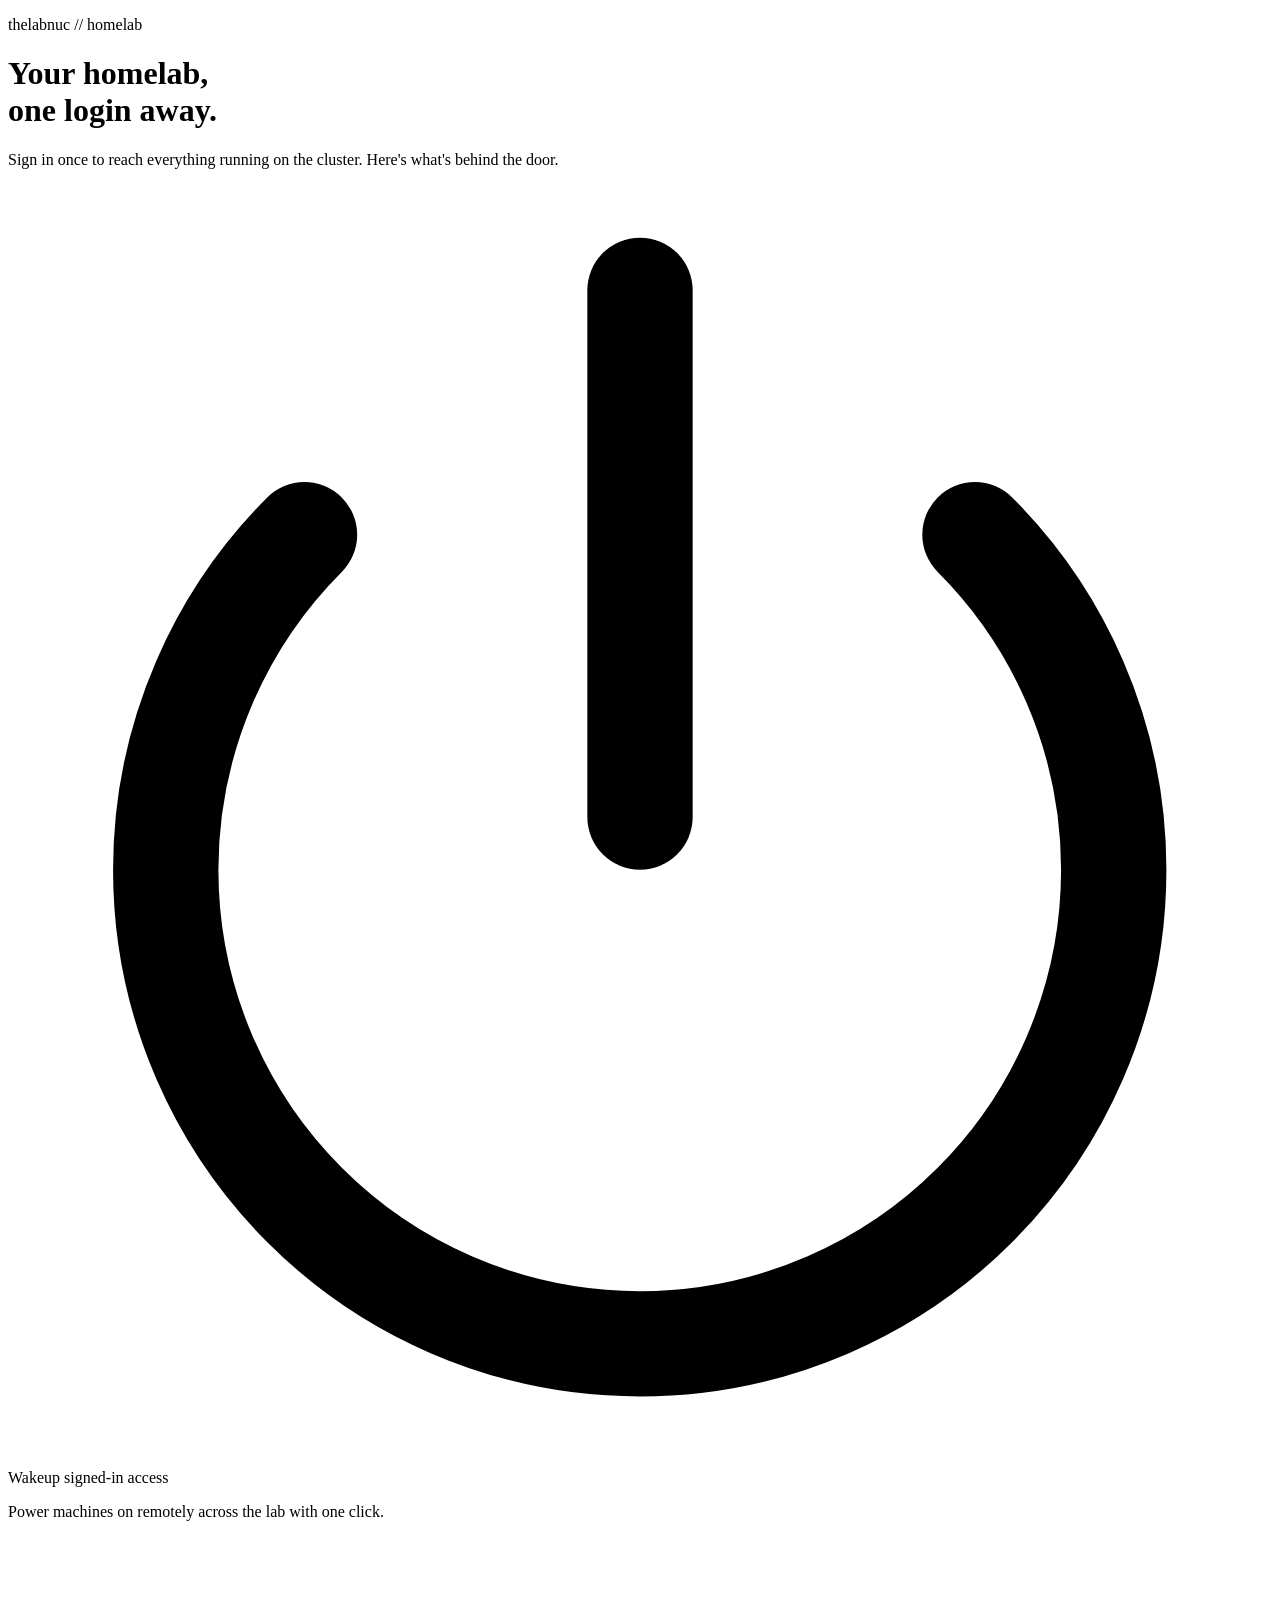
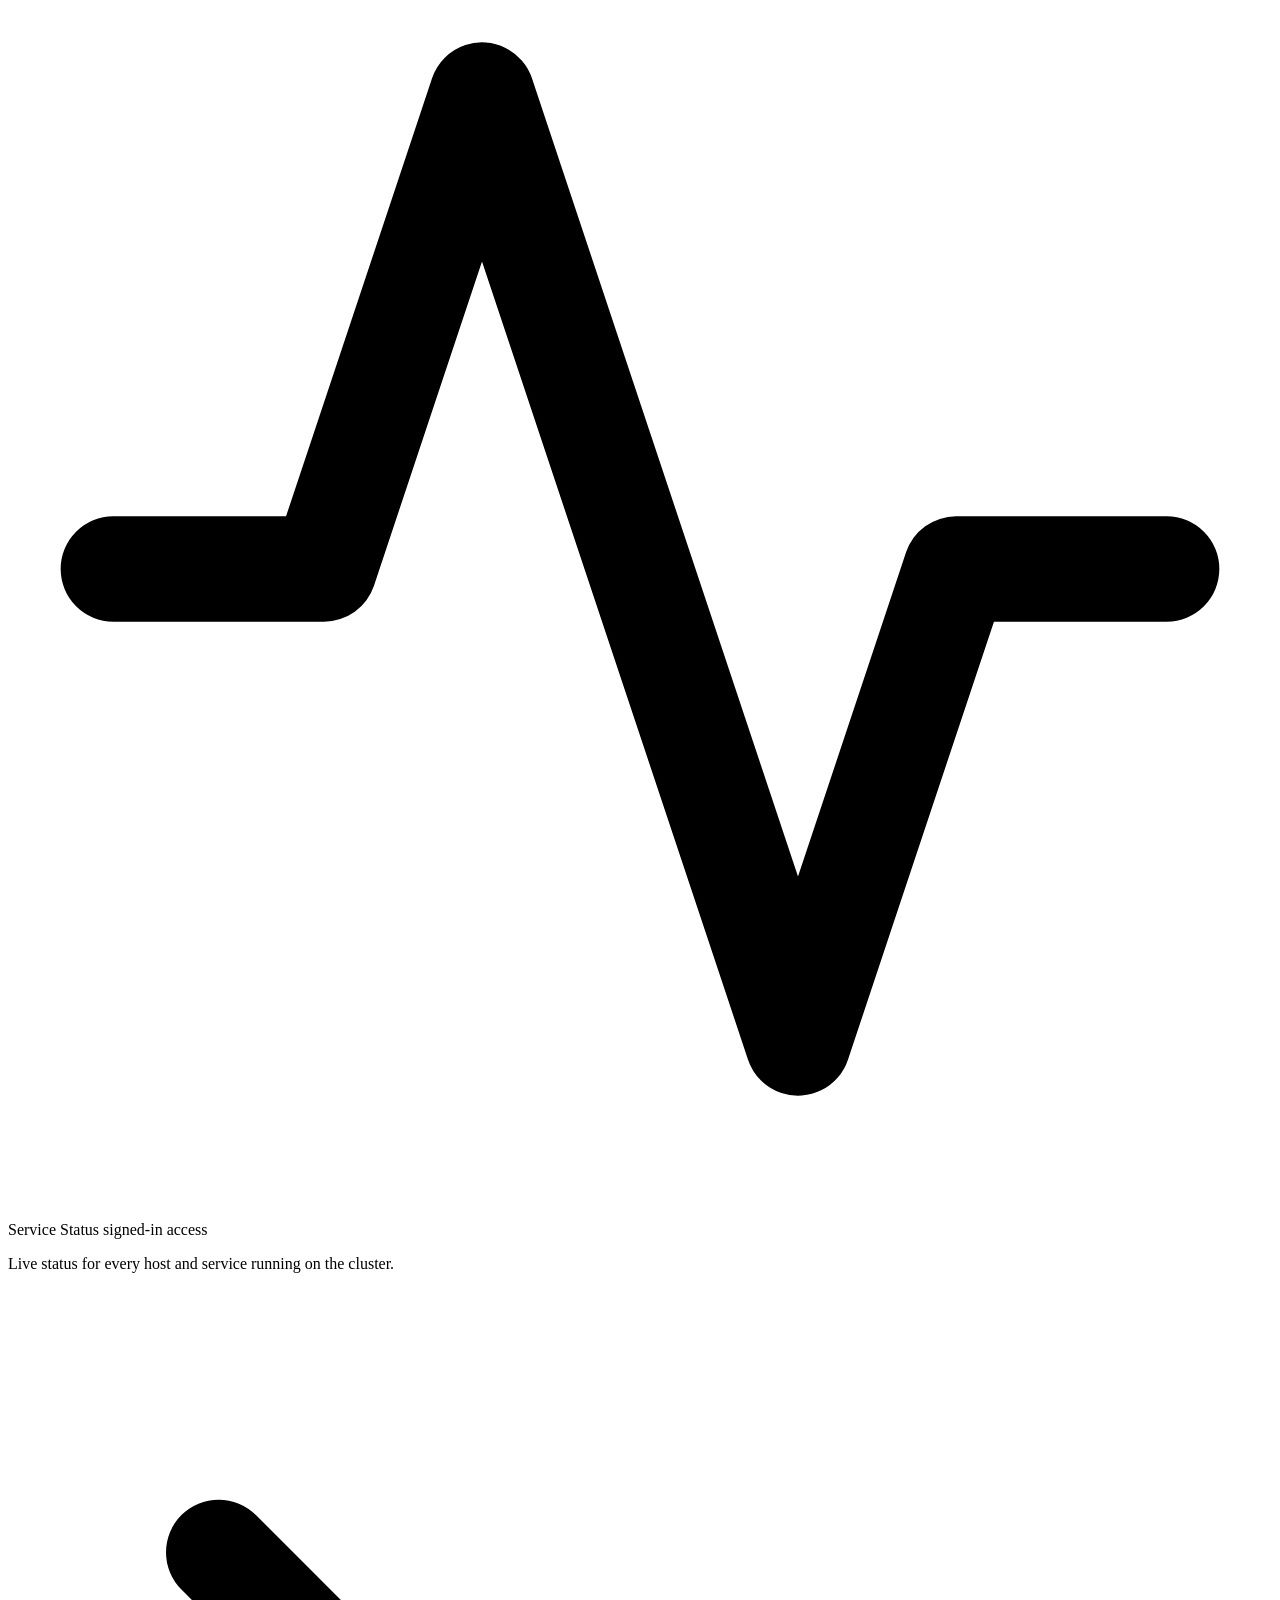
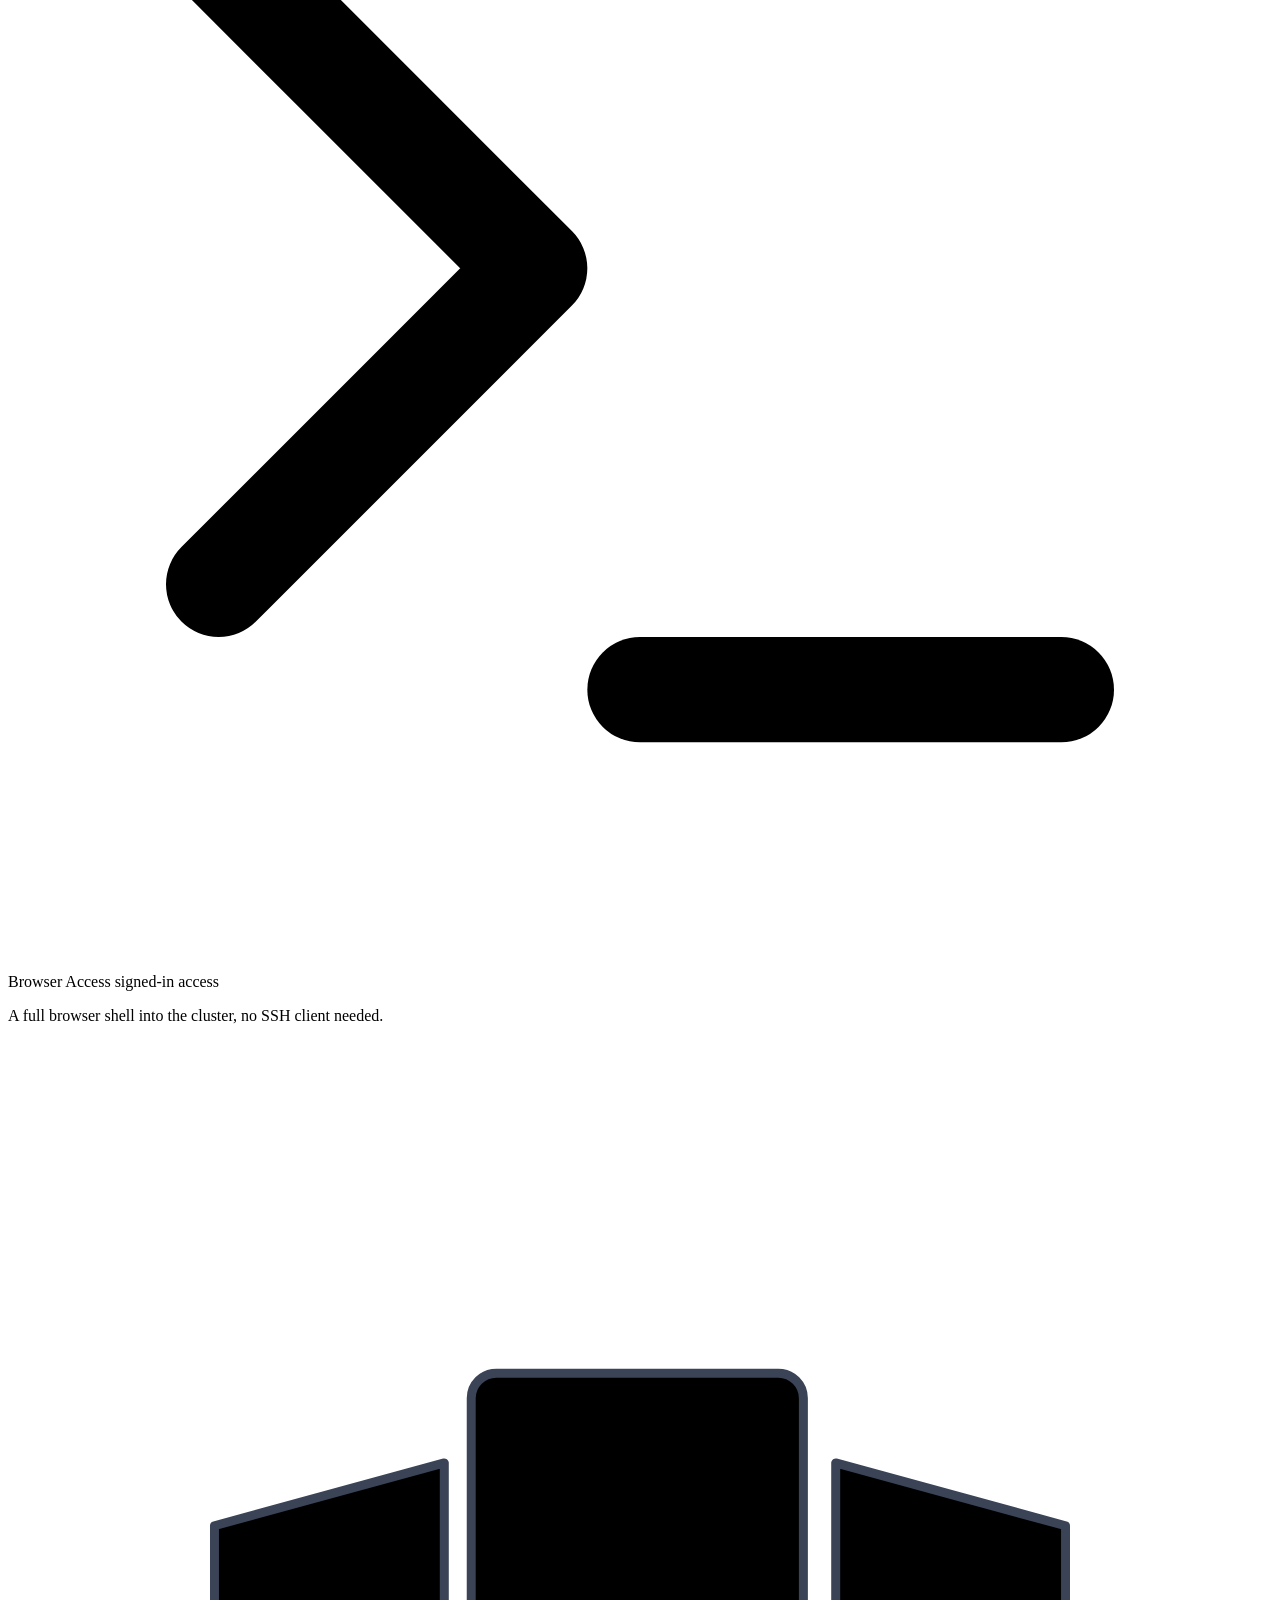
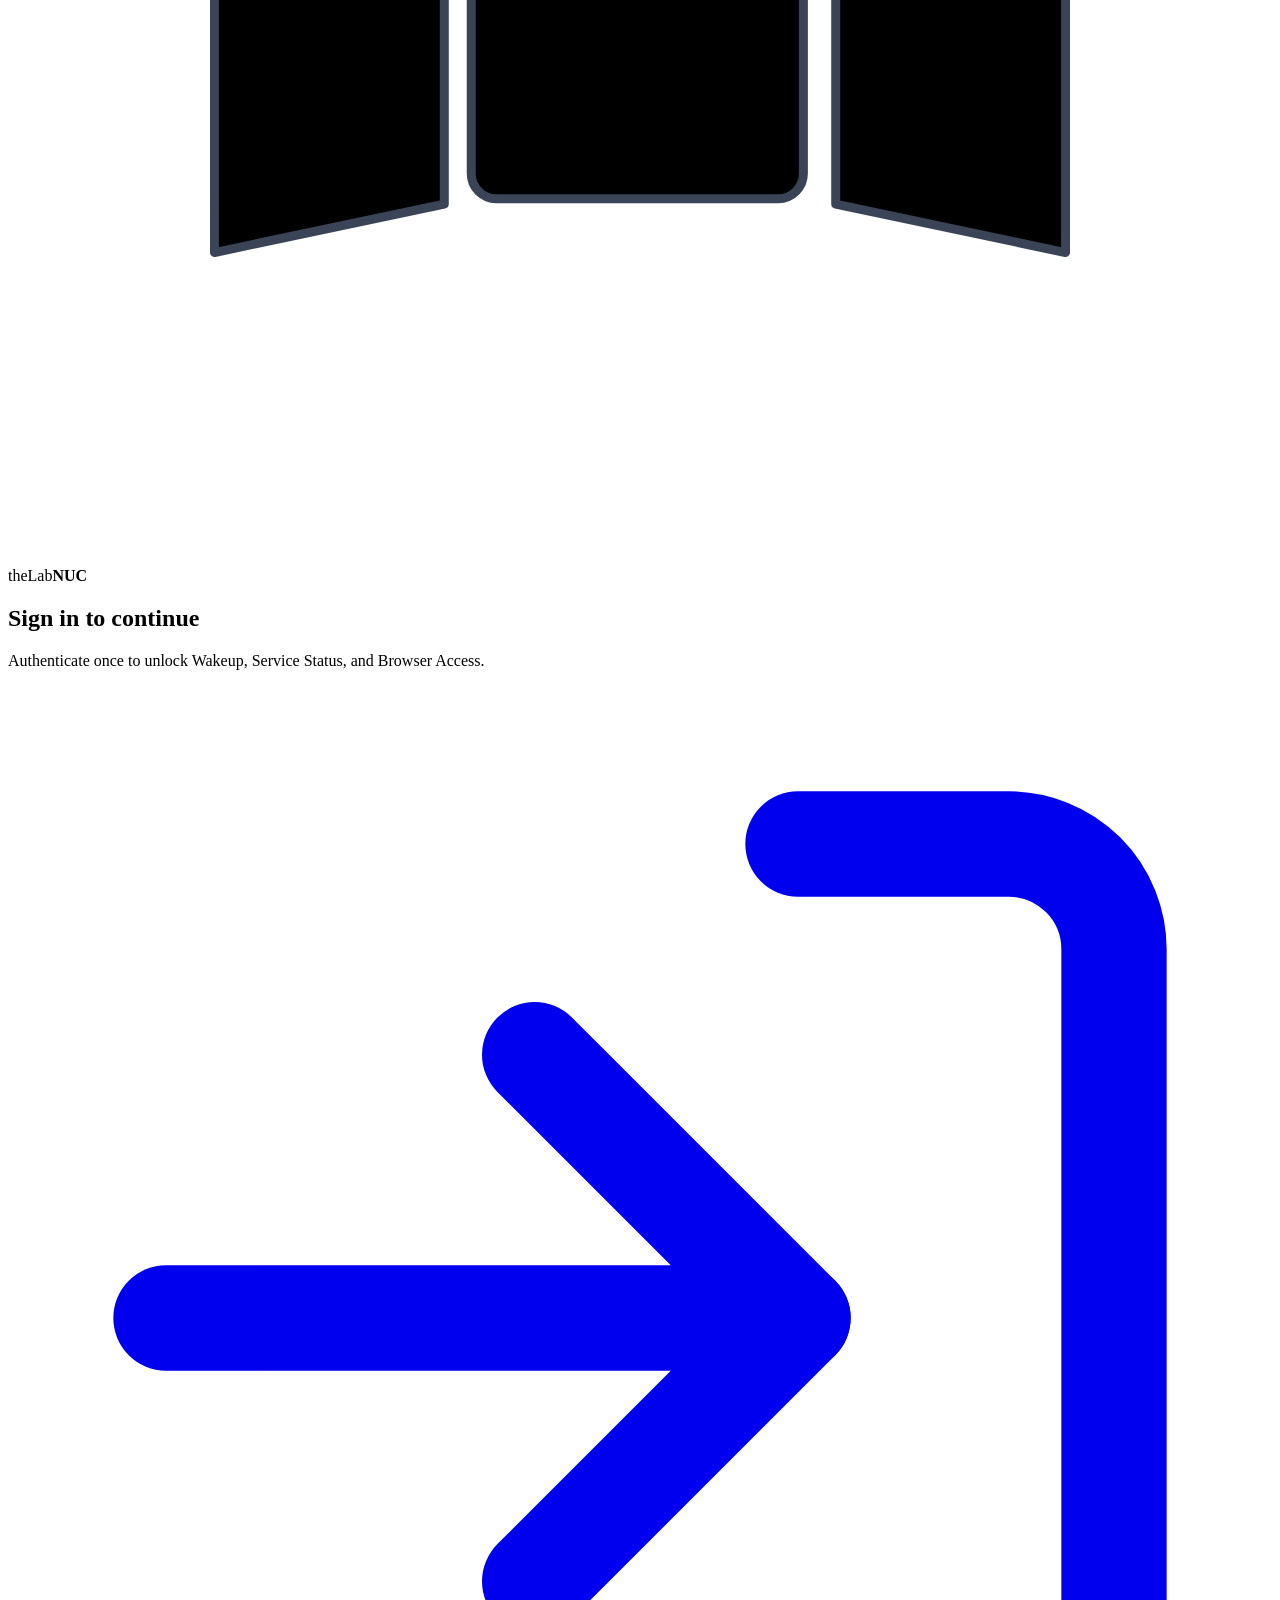
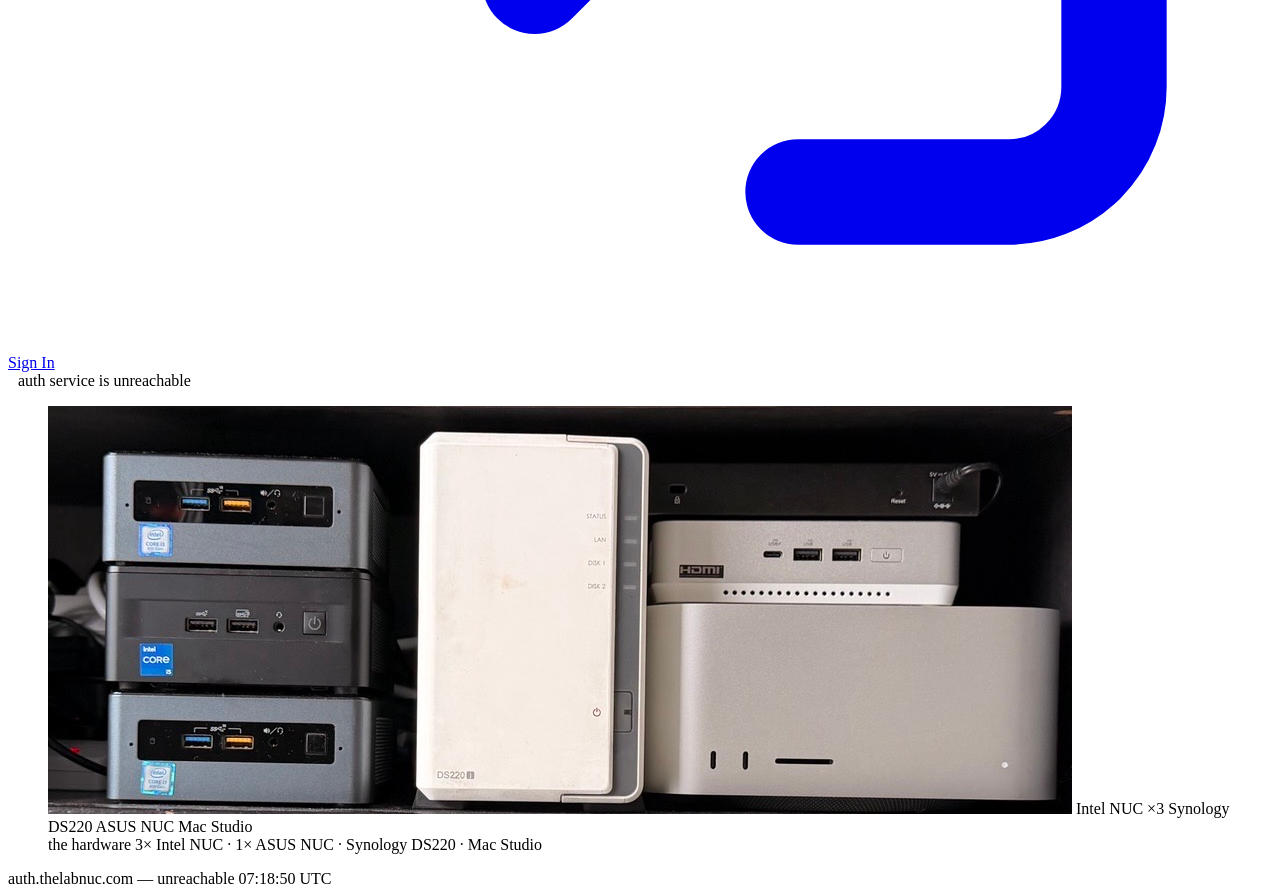
==== services.html @ 1e7ee02b "Create services.html" ====
<!DOCTYPE html>
<html lang="en">
<head>
<meta charset="UTF-8">
<meta name="viewport" content="width=device-width, initial-scale=1.0">
<title>thelabnuc // services</title>
<meta name="description" content="thelabnuc.com homelab services.">
<meta name="robots" content="noindex">
<meta name="theme-color" content="#10141a">
<link rel="icon" type="image/svg+xml" href="data:image/svg+xml,%3Csvg xmlns='http://www.w3.org/2000/svg' viewBox='-60 -40 824 705'%3E%3Crect x='-60' y='-40' width='824' height='705' rx='120' fill='rgb(16,20,26)'/%3E%3Cpath d='M109 435A137 137 0 0 1 190 180A165 165 0 0 1 514 180A137 137 0 0 1 595 435' fill='none' stroke='rgb(232,165,68)' stroke-width='46'/%3E%3Crect x='258' y='185' width='185' height='237' rx='14' fill='rgb(230,235,242)'/%3E%3Cpolygon points='115,270 243,235 243,425 115,452' fill='rgb(230,235,242)'/%3E%3Cpolygon points='589,270 461,235 461,425 589,452' fill='rgb(230,235,242)'/%3E%3Cpath d='M350 438V522M247 442V478L160 530M457 442V478L544 530' fill='none' stroke='rgb(232,165,68)' stroke-width='22'/%3E%3Ccircle cx='350' cy='572' r='38' fill='none' stroke='rgb(232,165,68)' stroke-width='26'/%3E%3Ccircle cx='117' cy='555' r='38' fill='none' stroke='rgb(232,165,68)' stroke-width='26'/%3E%3Ccircle cx='587' cy='555' r='38' fill='none' stroke='rgb(232,165,68)' stroke-width='26'/%3E%3C/svg%3E">
<link rel="preconnect" href="https://fonts.googleapis.com">
<link rel="preconnect" href="https://fonts.gstatic.com" crossorigin>
<link href="https://fonts.googleapis.com/css2?family=IBM+Plex+Mono:wght@400;500;600;700&family=IBM+Plex+Sans:wght@400;500;600&display=swap" rel="stylesheet">
<link rel="stylesheet" href="styles.css">
</head>
<body class="pending">
  <!-- thelabnuc logo, recoloured to the site palette -->
  <svg width="0" height="0" style="position:absolute" aria-hidden="true" focusable="false">
    <symbol id="tln-logo" viewBox="0 0 704 625">
      <!-- cloud -->
      <path d="M109 435A137 137 0 0 1 190 180A165 165 0 0 1 514 180A137 137 0 0 1 595 435"
            fill="none" stroke-width="46" style="stroke:var(--amber)"/>
      <!-- servers -->
      <g stroke-width="5" stroke-linejoin="round" style="fill:var(--bg);stroke:#3a4456">
        <rect x="258" y="185" width="185" height="237" rx="14"/>
        <polygon points="115,270 243,235 243,425 115,452"/>
        <polygon points="589,270 461,235 461,425 589,452"/>
      </g>
      <!-- server slots -->
      <g fill="none" stroke-width="11" stroke-linecap="round" style="stroke:var(--text)">
        <path d="M295 242H403M295 278H403M295 317H360"/>
        <path d="M143 297L210 276M143 323L210 305M143 352L180 342"/>
        <path d="M561 297L494 276M561 323L494 305M561 352L524 342"/>
      </g>
      <!-- status LEDs -->
      <g style="fill:var(--amber)">
        <circle cx="392" cy="321" r="11"/><circle cx="392" cy="359" r="11"/>
        <circle cx="203" cy="343" r="9"/><circle cx="203" cy="380" r="9"/>
        <circle cx="501" cy="343" r="9"/><circle cx="501" cy="380" r="9"/>
      </g>
      <!-- connectors + nodes -->
      <g fill="none" stroke-width="18" stroke-linejoin="round" style="stroke:var(--amber)">
        <path d="M350 438V522"/>
        <path d="M247 442V478L160 530"/>
        <path d="M457 442V478L544 530"/>
      </g>
      <g fill="none" stroke-width="26" style="stroke:var(--amber)">
        <circle cx="350" cy="572" r="37"/>
        <circle cx="117" cy="555" r="37"/>
        <circle cx="587" cy="555" r="37"/>
      </g>
    </symbol>
  </svg>

  <main>
    <div id="signedInView">
      <div class="dash-header">
        <div class="dash-title">
          <svg class="tln-logo" viewBox="0 0 704 625" role="img" aria-label="theLabNUC"><use href="#tln-logo"/></svg>
          <div>
            <p class="eyebrow">thelabnuc // homelab</p>
            <h1>Services</h1>
          </div>
        </div>
        <a class="signout-link" href="https://auth.thelabnuc.com/logout" id="signoutBtn">Sign out</a>
      </div>

      <div class="rack">
        <a class="unit" href="https://wol.thelabnuc.com" target="_blank" rel="noopener" data-host="https://wol.thelabnuc.com/">
          <div class="unit-icon">
            <svg viewBox="0 0 24 24" fill="none" stroke="currentColor" stroke-width="2" stroke-linecap="round" stroke-linejoin="round"><path d="M18.36 6.64a9 9 0 1 1-12.73 0"/><line x1="12" y1="2" x2="12" y2="12"/></svg>
          </div>
          <div class="unit-body">
            <p class="unit-name">Wakeup</p>
            <p class="unit-desc">Power machines on remotely across the lab with one click.</p>
          </div>
          <span class="unit-status checking"><span class="led"></span><span class="label">Checking</span></span>
          <span class="arrow">&rarr;</span>
        </a>

        <a class="unit" href="https://uptime.thelabnuc.com" target="_blank" rel="noopener" data-host="https://uptime.thelabnuc.com/">
          <div class="unit-icon">
            <svg viewBox="0 0 24 24" fill="none" stroke="currentColor" stroke-width="2" stroke-linecap="round" stroke-linejoin="round"><polyline points="22 12 18 12 15 21 9 3 6 12 2 12"/></svg>
          </div>
          <div class="unit-body">
            <p class="unit-name">Service Status</p>
            <p class="unit-desc">Live status for every host and service running on the cluster.</p>
          </div>
          <span class="unit-status checking"><span class="led"></span><span class="label">Checking</span></span>
          <span class="arrow">&rarr;</span>
        </a>

        <a class="unit" href="https://tty.thelabnuc.com" target="_blank" rel="noopener" data-host="https://tty.thelabnuc.com/">
          <div class="unit-icon">
            <svg viewBox="0 0 24 24" fill="none" stroke="currentColor" stroke-width="2" stroke-linecap="round" stroke-linejoin="round"><polyline points="4 17 10 11 4 5"/><line x1="12" y1="19" x2="20" y2="19"/></svg>
          </div>
          <div class="unit-body">
            <p class="unit-name">Browser Access</p>
            <p class="unit-desc">A full browser shell into the cluster, no SSH client needed.</p>
          </div>
          <span class="unit-status checking"><span class="led"></span><span class="label">Checking</span></span>
          <span class="arrow">&rarr;</span>
        </a>
      </div>

      <p class="services-note">Each service opens in a new tab and is protected by the same sign-in.</p>
    </div>
  </main>

  <footer>
    <span><span class="dot checking" id="statusDotFooter"></span><span id="statusTextFooter">auth.thelabnuc.com — checking&hellip;</span></span>
    <span id="clockFooter"></span>
  </footer>

  <script>
    // ---- Clock ----
    function getTimeZoneAbbr() {
      try {
        const parts = new Intl.DateTimeFormat('en-US', { timeZoneName: 'short' }).formatToParts(new Date());
        const tz = parts.find(p => p.type === 'timeZoneName');
        return tz ? tz.value : '';
      } catch (e) { return ''; }
    }
    function updateClock() {
      const opts = { hour: '2-digit', minute: '2-digit', second: '2-digit', hour12: false };
      const tzAbbr = getTimeZoneAbbr();
      document.getElementById('clockFooter').textContent =
        new Date().toLocaleTimeString('en-GB', opts) + (tzAbbr ? ' ' + tzAbbr : '');
    }
    updateClock();
    setInterval(updateClock, 1000);

    // ---- Session guard ----
    // Hidden until the session is confirmed; otherwise back to the sign-in page.
    // (Cosmetic only: real protection must come from your auth layer on each
    // service host, e.g. forward-auth in front of wol / uptime / tty.)
    // Requirements: session cookie scoped to .thelabnuc.com, and the verify
    // endpoint must allow this origin with credentials via CORS.
    const SESSION_CHECK_URL = 'https://auth.thelabnuc.com/api/verify';
    const SESSION_CHECK_INTERVAL_MS = 60000;

    async function requireSession() {
      try {
        const res = await fetch(SESSION_CHECK_URL, {
          method: 'GET', credentials: 'include', mode: 'cors', cache: 'no-store',
        });
        if (!res.ok) throw new Error('not signed in');
        document.body.classList.remove('pending');
      } catch (err) {
        window.location.replace('index.html');
      }
    }
    requireSession();
    setInterval(requireSession, SESSION_CHECK_INTERVAL_MS);

    // ---- Live reachability of each service (no-cors probe) ----
    const CHECK_INTERVAL_MS = 30000;
    const TIMEOUT_MS = 5000;

    async function probe(url) {
      const controller = new AbortController();
      const timer = setTimeout(() => controller.abort(), TIMEOUT_MS);
      try {
        await fetch(url, { mode: 'no-cors', cache: 'no-store', signal: controller.signal });
        return true;
      } catch (err) {
        return false;
      } finally {
        clearTimeout(timer);
      }
    }

    function setStatus(el, state, text) {
      el.className = 'unit-status ' + state;
      el.querySelector('.label').textContent = text;
    }

    async function checkServices() {
      const units = document.querySelectorAll('.unit[data-host]');
      await Promise.all([...units].map(async (u) => {
        const el = u.querySelector('.unit-status');
        const ok = await probe(u.dataset.host);
        setStatus(el, ok ? '' : 'offline', ok ? 'Online' : 'Unreachable');
      }));
    }

    // ---- Auth host reachability (footer) ----
    async function checkAuth() {
      const dot = document.getElementById('statusDotFooter');
      const text = document.getElementById('statusTextFooter');
      const ok = await probe('https://auth.thelabnuc.com/');
      dot.className = 'dot ' + (ok ? 'online' : 'offline');
      text.textContent = 'auth.thelabnuc.com — ' + (ok ? 'online' : 'unreachable');
    }

    function refresh() { checkServices(); checkAuth(); }
    refresh();
    setInterval(refresh, CHECK_INTERVAL_MS);
  </script>
</body>
</html>
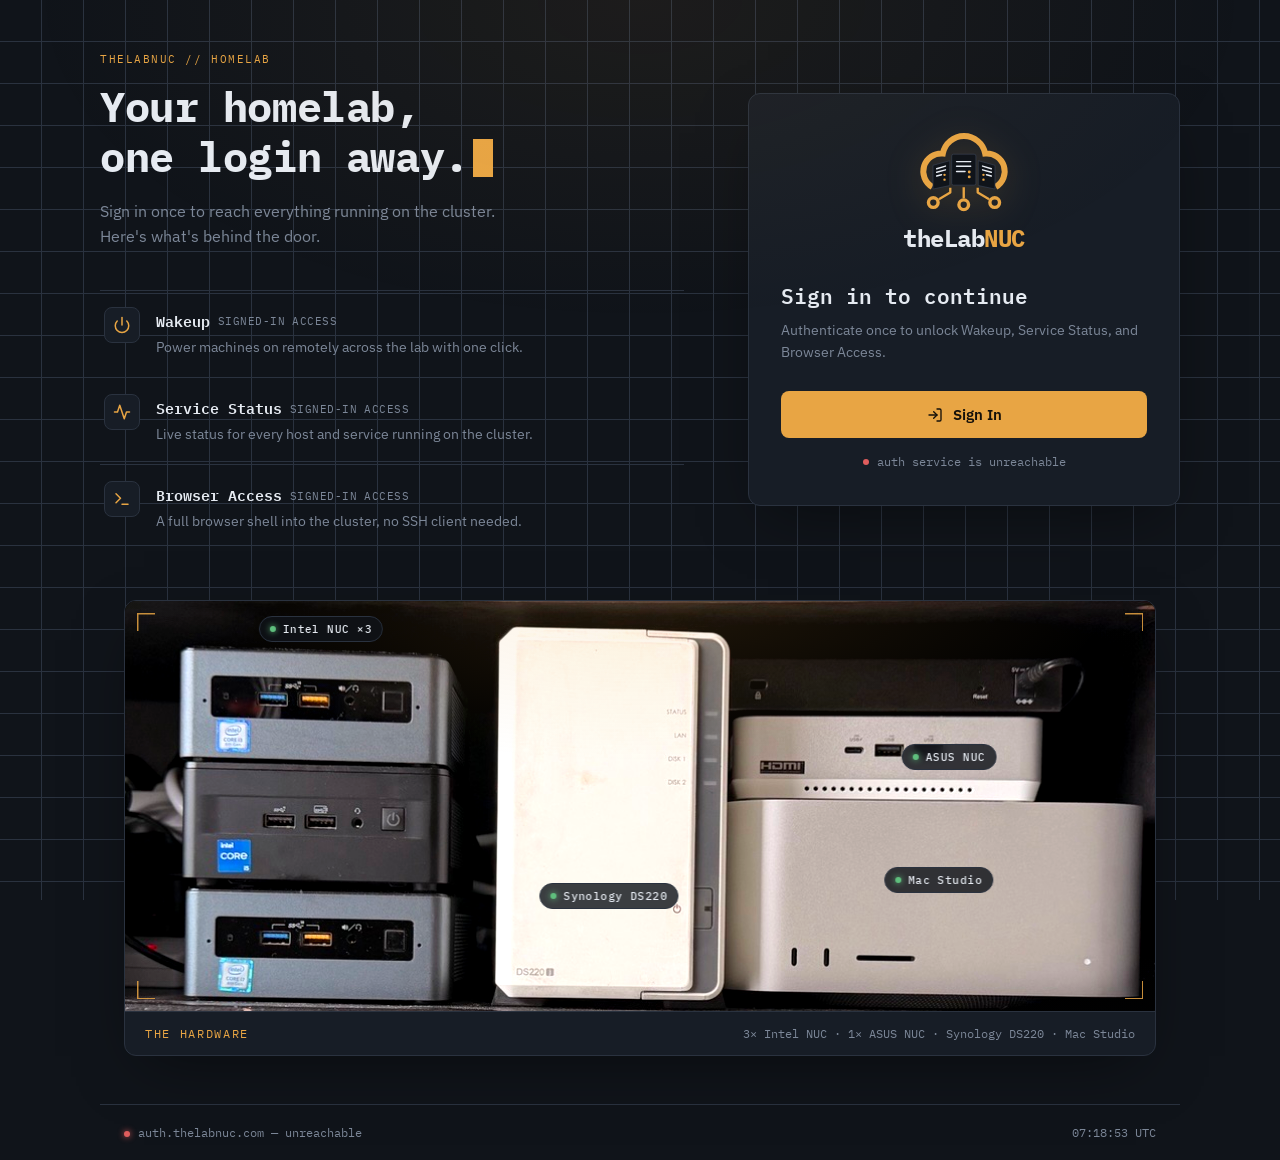
==== commit d968c55c: "Update services.html" ====
--- a/services.html
+++ b/services.html
@@ -11,7 +11,590 @@
 <link rel="preconnect" href="https://fonts.googleapis.com">
 <link rel="preconnect" href="https://fonts.gstatic.com" crossorigin>
 <link href="https://fonts.googleapis.com/css2?family=IBM+Plex+Mono:wght@400;500;600;700&family=IBM+Plex+Sans:wght@400;500;600&display=swap" rel="stylesheet">
-<link rel="stylesheet" href="styles.css">
+<style>
+  :root {
+    --bg: #10141a;
+    --panel: #171d26;
+    --panel-hover: #1c2330;
+    --line: #2a323f;
+    --text: #e6ebf2;
+    --muted: #7c8798;
+    --amber: #e8a544;
+    --green: #5fbf7d;
+    --red: #e05d5d;
+    --mono: 'IBM Plex Mono', ui-monospace, 'SF Mono', Menlo, monospace;
+    --sans: 'IBM Plex Sans', system-ui, sans-serif;
+  }
+
+  * { box-sizing: border-box; }
+
+  html, body {
+    margin: 0;
+    padding: 0;
+    background: var(--bg);
+    color: var(--text);
+    font-family: var(--sans);
+    min-height: 100vh;
+  }
+
+  body {
+    background-image:
+      linear-gradient(var(--line) 1px, transparent 1px),
+      linear-gradient(90deg, var(--line) 1px, transparent 1px);
+    background-size: 42px 42px;
+    background-position: -1px -1px;
+    background-color: var(--bg);
+    background-attachment: fixed;
+    position: relative;
+    display: flex;
+    flex-direction: column;
+  }
+
+  body::before {
+    content: "";
+    position: fixed;
+    inset: 0;
+    background: radial-gradient(ellipse 80% 60% at 50% 0%, rgba(232,165,68,0.06), transparent 60%);
+    pointer-events: none;
+  }
+
+  /* ---- top status bar ---- */
+  footer .dot {
+    display: inline-block;
+    width: 6px;
+    height: 6px;
+    border-radius: 50%;
+    background: var(--muted);
+    margin-right: 8px;
+    box-shadow: 0 0 6px var(--muted);
+    transition: background 0.2s ease, box-shadow 0.2s ease;
+  }
+
+  footer .dot.checking { background: var(--amber); box-shadow: 0 0 6px var(--amber); animation: pulse 1s ease-in-out infinite; }
+  footer .dot.online { background: var(--green); box-shadow: 0 0 6px var(--green); animation: pulse 2.4s ease-in-out infinite; }
+  footer .dot.offline { background: var(--red); box-shadow: 0 0 6px var(--red); animation: none; }
+
+  @keyframes pulse { 0%, 100% { opacity: 1; } 50% { opacity: 0.35; } }
+  @keyframes blink { 0%, 49% { opacity: 1; } 50%, 100% { opacity: 0; } }
+
+  /* ---- main split layout ---- */
+  main {
+    flex: 1;
+    display: flex;
+    align-items: center;
+    justify-content: center;
+    padding: 40px 24px;
+  }
+
+  .split {
+    max-width: 1080px;
+    width: 100%;
+    display: grid;
+    grid-template-columns: 1.15fr 0.85fr;
+    gap: 64px;
+    align-items: center;
+  }
+
+  /* ---- left: brand + feature highlights ---- */
+  .brand-col { padding: 12px 0; }
+
+  .eyebrow {
+    font-family: var(--mono);
+    font-size: 11px;
+    letter-spacing: 0.14em;
+    text-transform: uppercase;
+    color: var(--amber);
+    margin: 0 0 16px;
+  }
+
+  h1 {
+    font-family: var(--mono);
+    font-weight: 700;
+    font-size: clamp(30px, 4.2vw, 42px);
+    line-height: 1.2;
+    margin: 0 0 16px;
+    letter-spacing: -0.01em;
+  }
+
+  h1 .cursor {
+    display: inline-block;
+    width: 0.48em;
+    height: 0.9em;
+    background: var(--amber);
+    vertical-align: -0.1em;
+    margin-left: 4px;
+    animation: blink 1.1s step-end infinite;
+  }
+
+  .brand-col > p.lead {
+    color: var(--muted);
+    font-size: 15.5px;
+    line-height: 1.65;
+    max-width: 44ch;
+    margin: 0 0 40px;
+  }
+
+  .features {
+    display: flex;
+    flex-direction: column;
+    gap: 4px;
+  }
+
+  .feature {
+    display: flex;
+    align-items: flex-start;
+    gap: 16px;
+    padding: 16px 4px;
+    border-top: 1px solid var(--line);
+  }
+
+  .feature-icon {
+    flex-shrink: 0;
+    width: 36px;
+    height: 36px;
+    border-radius: 8px;
+    background: var(--panel);
+    border: 1px solid var(--line);
+    display: flex;
+    align-items: center;
+    justify-content: center;
+    color: var(--amber);
+  }
+
+  .feature-icon svg { width: 18px; height: 18px; }
+
+  .feature-body { flex: 1; min-width: 0; padding-top: 2px; }
+
+  .feature-name {
+    font-family: var(--mono);
+    font-weight: 600;
+    font-size: 14.5px;
+    margin: 0 0 3px;
+    display: flex;
+    align-items: center;
+    gap: 8px;
+  }
+
+  .feature-name .lock {
+    color: var(--muted);
+    font-size: 11px;
+    font-weight: 400;
+    letter-spacing: 0.04em;
+    text-transform: uppercase;
+    font-family: var(--mono);
+  }
+
+  .feature-desc {
+    font-size: 13.5px;
+    color: var(--muted);
+    margin: 0;
+    line-height: 1.5;
+  }
+
+  /* ---- right: sign-in card ---- */
+  .signin-card {
+    background: var(--panel);
+    border: 1px solid var(--line);
+    border-radius: 12px;
+    padding: 36px 32px;
+    box-shadow: 0 20px 60px -20px rgba(0,0,0,0.5);
+  }
+
+  /* ---- logo ---- */
+  .tln-logo {
+    display: block;
+    width: 100%;
+    height: auto;
+    overflow: visible;
+  }
+
+  .brand-lockup {
+    display: flex;
+    flex-direction: column;
+    align-items: center;
+    gap: 14px;
+    margin-bottom: 28px;
+  }
+
+  .brand-lockup .tln-logo {
+    width: 92px;
+    filter: drop-shadow(0 6px 18px rgba(232,165,68,0.18));
+  }
+
+  .wordmark {
+    font-family: var(--mono);
+    font-weight: 700;
+    font-size: 24px;
+    letter-spacing: -0.02em;
+    line-height: 1;
+    color: var(--text);
+  }
+
+  .wordmark b { color: var(--amber); font-weight: 700; }
+
+  .dash-title {
+    display: flex;
+    align-items: center;
+    gap: 18px;
+  }
+
+  .dash-title .tln-logo {
+    width: 54px;
+    flex-shrink: 0;
+  }
+
+  .signin-card h2 {
+    font-family: var(--mono);
+    font-size: 21px;
+    font-weight: 600;
+    margin: 0 0 8px;
+  }
+
+  .signin-card p.sub {
+    color: var(--muted);
+    font-size: 13.5px;
+    line-height: 1.6;
+    margin: 0 0 28px;
+  }
+
+  .signin-btn {
+    display: flex;
+    align-items: center;
+    justify-content: center;
+    gap: 10px;
+    width: 100%;
+    background: var(--amber);
+    color: #14100a;
+    border: none;
+    border-radius: 8px;
+    padding: 14px 18px;
+    font-family: var(--sans);
+    font-weight: 600;
+    font-size: 14.5px;
+    text-decoration: none;
+    cursor: pointer;
+    transition: filter 0.15s ease, transform 0.15s ease;
+  }
+
+  .signin-btn:hover, .signin-btn:focus-visible {
+    filter: brightness(1.08);
+    transform: translateY(-1px);
+    outline: none;
+  }
+
+  .signin-btn svg { width: 16px; height: 16px; flex-shrink: 0; }
+
+  .signin-meta {
+    display: flex;
+    align-items: center;
+    justify-content: center;
+    gap: 8px;
+    margin-top: 16px;
+    font-family: var(--mono);
+    font-size: 11.5px;
+    color: var(--muted);
+  }
+
+  /* ---- signed-in dashboard ---- */
+  #signedInView {
+    max-width: 720px;
+    width: 100%;
+    margin: 0 auto;
+  }
+
+  .dash-header {
+    display: flex;
+    align-items: center;
+    justify-content: space-between;
+    margin-bottom: 32px;
+    flex-wrap: wrap;
+    gap: 12px;
+  }
+
+  .dash-header .eyebrow { margin: 0 0 8px; }
+
+  .dash-header h1 {
+    font-size: clamp(24px, 3.4vw, 32px);
+    margin: 0;
+  }
+
+  .signout-link {
+    font-family: var(--mono);
+    font-size: 12.5px;
+    color: var(--muted);
+    text-decoration: none;
+    border: 1px solid var(--line);
+    padding: 8px 14px;
+    border-radius: 6px;
+    transition: color 0.15s ease, border-color 0.15s ease;
+  }
+
+  .signout-link:hover, .signout-link:focus-visible {
+    color: var(--text);
+    border-color: #3a4456;
+    outline: none;
+  }
+
+  .rack {
+    display: flex;
+    flex-direction: column;
+    gap: 12px;
+  }
+
+  .unit {
+    display: flex;
+    align-items: center;
+    gap: 18px;
+    background: var(--panel);
+    border: 1px solid var(--line);
+    border-radius: 8px;
+    padding: 20px 22px;
+    text-decoration: none;
+    color: inherit;
+    transition: background 0.15s ease, border-color 0.15s ease, transform 0.15s ease;
+  }
+
+  .unit:hover, .unit:focus-visible {
+    background: var(--panel-hover);
+    border-color: #3a4456;
+    transform: translateX(3px);
+    outline: none;
+  }
+
+  .unit-icon {
+    flex-shrink: 0;
+    width: 36px;
+    height: 36px;
+    border-radius: 8px;
+    background: var(--bg);
+    border: 1px solid var(--line);
+    display: flex;
+    align-items: center;
+    justify-content: center;
+    color: var(--amber);
+  }
+
+  .unit-icon svg { width: 18px; height: 18px; }
+
+  .unit-body { flex: 1; min-width: 0; }
+
+  .unit-name {
+    font-family: var(--mono);
+    font-weight: 600;
+    font-size: 15px;
+    margin: 0 0 3px;
+  }
+
+  .unit-desc {
+    font-size: 13.5px;
+    color: var(--muted);
+    margin: 0;
+  }
+
+  .unit-status {
+    display: flex;
+    align-items: center;
+    gap: 6px;
+    font-family: var(--mono);
+    font-size: 11px;
+    letter-spacing: 0.04em;
+    text-transform: uppercase;
+    color: var(--green);
+    flex-shrink: 0;
+  }
+
+  .unit-status .led {
+    width: 7px;
+    height: 7px;
+    border-radius: 50%;
+    background: var(--green);
+    box-shadow: 0 0 6px var(--green);
+  }
+
+  .arrow {
+    font-family: var(--mono);
+    color: var(--muted);
+    font-size: 15px;
+    flex-shrink: 0;
+    transition: transform 0.15s ease, color 0.15s ease;
+  }
+
+  .unit:hover .arrow, .unit:focus-visible .arrow {
+    transform: translateX(3px);
+    color: var(--amber);
+  }
+
+  /* ---- hardware photo ---- */
+  .hardware {
+    position: relative;
+    max-width: 1080px;
+    width: 100%;
+    margin: 0 auto;
+    padding: 0 24px 48px;
+  }
+
+  .hardware figure {
+    margin: 0;
+    background: var(--panel);
+    border: 1px solid var(--line);
+    border-radius: 12px;
+    overflow: hidden;
+    box-shadow: 0 20px 60px -20px rgba(0,0,0,0.5);
+  }
+
+  .photo {
+    position: relative;
+    overflow: hidden;
+    background: #000;
+  }
+
+  .photo img {
+    display: block;
+    width: 100%;
+    height: auto;
+    filter: contrast(1.06) saturate(1.1) brightness(1.04);
+  }
+
+  /* vignette + soft amber glow from the top */
+  .photo::after {
+    content: "";
+    position: absolute;
+    inset: 0;
+    pointer-events: none;
+    background:
+      radial-gradient(ellipse 70% 60% at 50% 0%, rgba(232,165,68,0.14), transparent 65%),
+      radial-gradient(ellipse 120% 100% at 50% 50%, transparent 55%, rgba(8,10,14,0.55) 100%);
+  }
+
+  /* corner brackets */
+  .photo::before {
+    content: "";
+    position: absolute;
+    inset: 12px;
+    z-index: 2;
+    pointer-events: none;
+    background:
+      linear-gradient(var(--amber), var(--amber)) top left / 18px 1.5px no-repeat,
+      linear-gradient(var(--amber), var(--amber)) top left / 1.5px 18px no-repeat,
+      linear-gradient(var(--amber), var(--amber)) top right / 18px 1.5px no-repeat,
+      linear-gradient(var(--amber), var(--amber)) top right / 1.5px 18px no-repeat,
+      linear-gradient(var(--amber), var(--amber)) bottom left / 18px 1.5px no-repeat,
+      linear-gradient(var(--amber), var(--amber)) bottom left / 1.5px 18px no-repeat,
+      linear-gradient(var(--amber), var(--amber)) bottom right / 18px 1.5px no-repeat,
+      linear-gradient(var(--amber), var(--amber)) bottom right / 1.5px 18px no-repeat;
+    opacity: 0.85;
+  }
+
+  /* device labels */
+  .chip {
+    position: absolute;
+    z-index: 3;
+    transform: translate(-50%, -50%);
+    display: inline-flex;
+    align-items: center;
+    gap: 7px;
+    padding: 5px 10px;
+    border-radius: 999px;
+    background: rgba(16,20,26,0.82);
+    border: 1px solid var(--line);
+    backdrop-filter: blur(4px);
+    -webkit-backdrop-filter: blur(4px);
+    font-family: var(--mono);
+    font-size: 11px;
+    font-weight: 500;
+    letter-spacing: 0.04em;
+    color: var(--text);
+    white-space: nowrap;
+  }
+
+  .chip::before {
+    content: "";
+    width: 6px;
+    height: 6px;
+    border-radius: 50%;
+    background: var(--green);
+    box-shadow: 0 0 6px var(--green);
+  }
+
+  @media (max-width: 560px) {
+    .chip { display: none; }
+  }
+
+  .hardware figcaption {
+    display: flex;
+    justify-content: space-between;
+    gap: 12px;
+    flex-wrap: wrap;
+    padding: 14px 20px;
+    border-top: 1px solid var(--line);
+    font-family: var(--mono);
+    font-size: 12px;
+    color: var(--muted);
+  }
+
+  .hardware figcaption .tag {
+    color: var(--amber);
+    letter-spacing: 0.14em;
+    text-transform: uppercase;
+  }
+
+  /* ---- footer ---- */
+  footer {
+    padding: 20px 24px;
+    border-top: 1px solid var(--line);
+    font-family: var(--mono);
+    font-size: 12px;
+    color: var(--muted);
+    display: flex;
+    justify-content: space-between;
+    align-items: center;
+    flex-wrap: wrap;
+    gap: 10px;
+    max-width: 1080px;
+    width: 100%;
+    margin: 0 auto;
+  }
+
+  footer .prompt::after { content: "_"; animation: blink 1.1s step-end infinite; }
+
+  @media (max-width: 860px) {
+    .split { grid-template-columns: 1fr; gap: 44px; }
+    .signin-card { max-width: 440px; margin: 0 auto; width: 100%; }
+  }
+
+  @media (max-width: 480px) {
+    footer { flex-direction: column; align-items: flex-start; gap: 6px; }
+    .signin-card { padding: 28px 22px; }
+    .dash-header { flex-direction: column; align-items: flex-start; }
+    .unit { padding: 16px; gap: 14px; }
+    .hardware { padding: 0 16px 36px; }
+  }
+
+  @media (prefers-reduced-motion: reduce) {
+    .cursor, footer .dot.online, footer .dot.checking {
+      animation: none;
+    }
+  }
+
+  /* ---- services page ---- */
+  body.pending main { visibility: hidden; }
+
+  .unit-status .label { min-width: 74px; }
+
+  .unit-status.checking { color: var(--amber); }
+  .unit-status.checking .led { background: var(--amber); box-shadow: 0 0 6px var(--amber); animation: pulse 1s ease-in-out infinite; }
+
+  .unit-status.offline { color: var(--red); }
+  .unit-status.offline .led { background: var(--red); box-shadow: 0 0 6px var(--red); }
+
+  .services-note {
+    margin: 20px 2px 0;
+    font-family: var(--mono);
+    font-size: 11.5px;
+    color: var(--muted);
+  }
+
+</style>
 </head>
 <body class="pending">
   <!-- thelabnuc logo, recoloured to the site palette -->
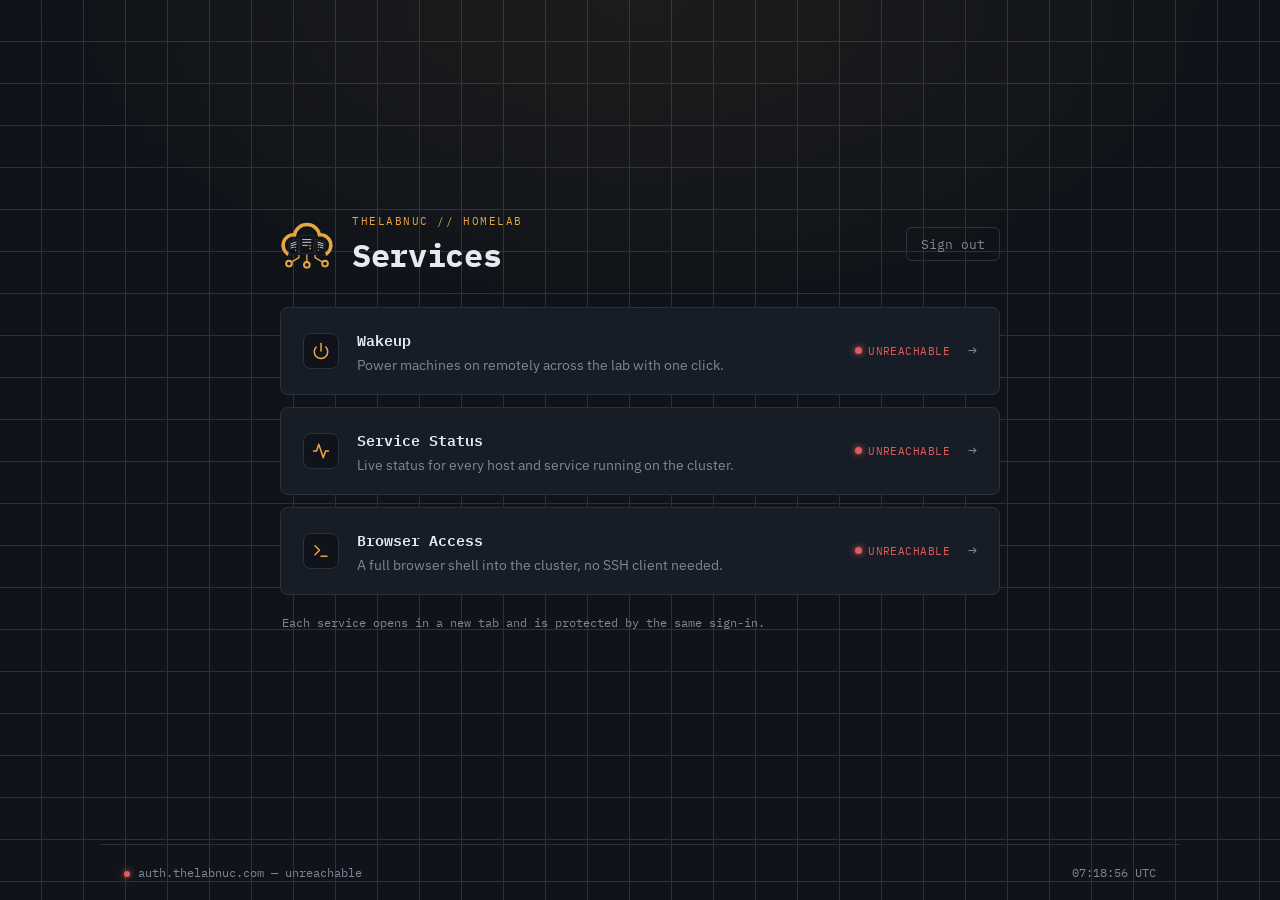
==== commit cad66f27: "Update services.html" ====
--- a/services.html
+++ b/services.html
@@ -714,7 +714,7 @@
     setInterval(updateClock, 1000);
 
     // ---- Session guard ----
-    // Hidden until the session is confirmed; otherwise back to the sign-in page.
+    // Sends the visitor back to sign-in only if the auth server answers 401/403.
     // (Cosmetic only: real protection must come from your auth layer on each
     // service host, e.g. forward-auth in front of wol / uptime / tty.)
     // Requirements: session cookie scoped to .thelabnuc.com, and the verify
@@ -727,11 +727,16 @@
         const res = await fetch(SESSION_CHECK_URL, {
           method: 'GET', credentials: 'include', mode: 'cors', cache: 'no-store',
         });
-        if (!res.ok) throw new Error('not signed in');
-        document.body.classList.remove('pending');
+        // Explicitly told "not signed in": back to the sign-in page.
+        if (res.status === 401 || res.status === 403) {
+          window.location.replace('index.html');
+          return;
+        }
       } catch (err) {
-        window.location.replace('index.html');
+        // CORS block / network error: the check can't tell us anything, so
+        // don't bounce a signed-in user. The service hosts still enforce auth.
       }
+      document.body.classList.remove('pending');
     }
     requireSession();
     setInterval(requireSession, SESSION_CHECK_INTERVAL_MS);
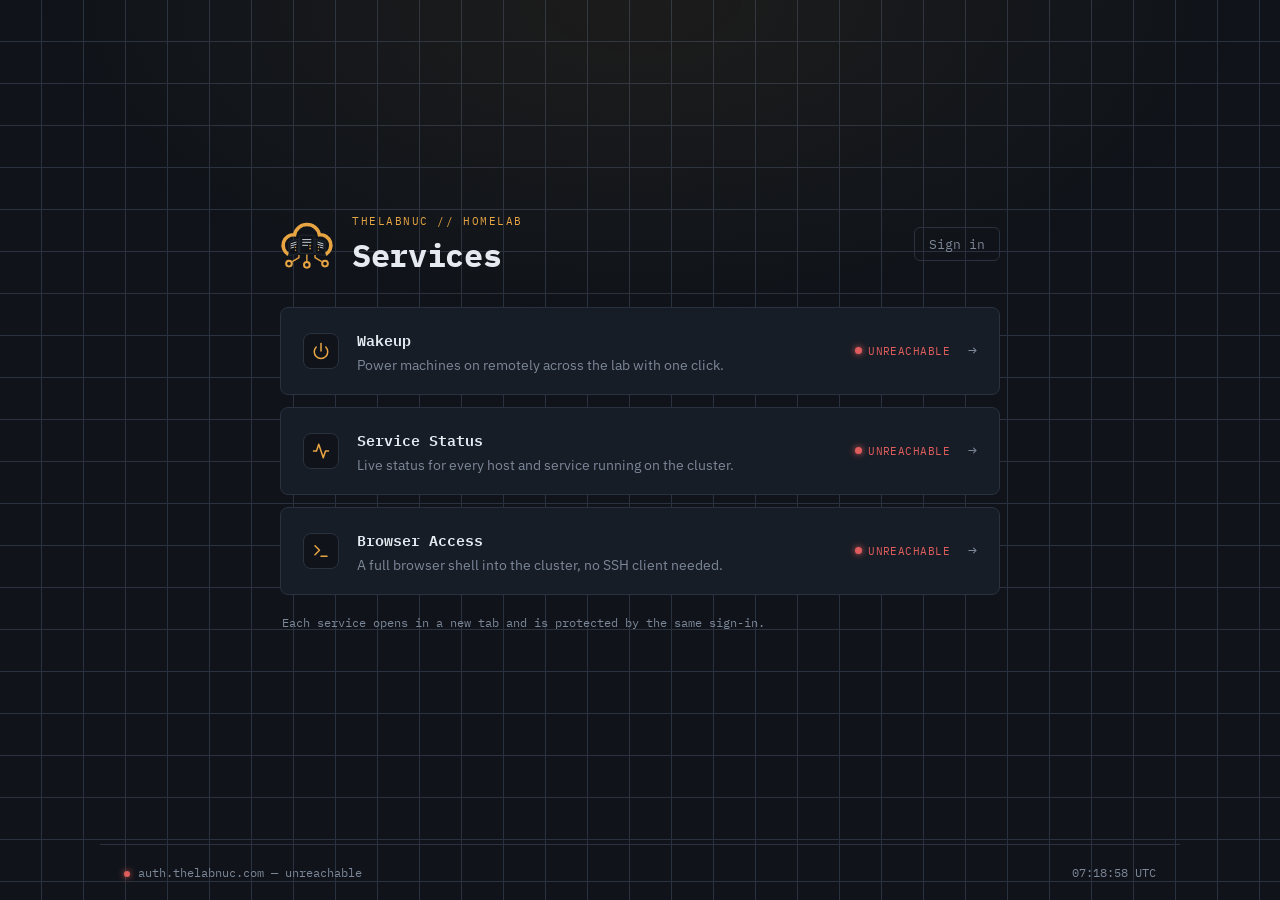
==== commit 5ded25d2: "Update services.html" ====
--- a/services.html
+++ b/services.html
@@ -645,7 +645,7 @@
             <h1>Services</h1>
           </div>
         </div>
-        <a class="signout-link" href="https://auth.thelabnuc.com/logout" id="signoutBtn">Sign out</a>
+        <a class="signout-link" href="https://auth.thelabnuc.com/?rd=https%3A%2F%2Fthelabnuc.com%2Fservices.html" id="signoutBtn">Sign in</a>
       </div>
 
       <div class="rack">
@@ -732,6 +732,12 @@
           window.location.replace('index.html');
           return;
         }
+        // Confirmed signed in: show Sign out. Otherwise the button stays "Sign in".
+        if (res.ok) {
+          const b = document.getElementById('signoutBtn');
+          b.textContent = 'Sign out';
+          b.href = 'https://auth.thelabnuc.com/logout';
+        }
       } catch (err) {
         // CORS block / network error: the check can't tell us anything, so
         // don't bounce a signed-in user. The service hosts still enforce auth.
